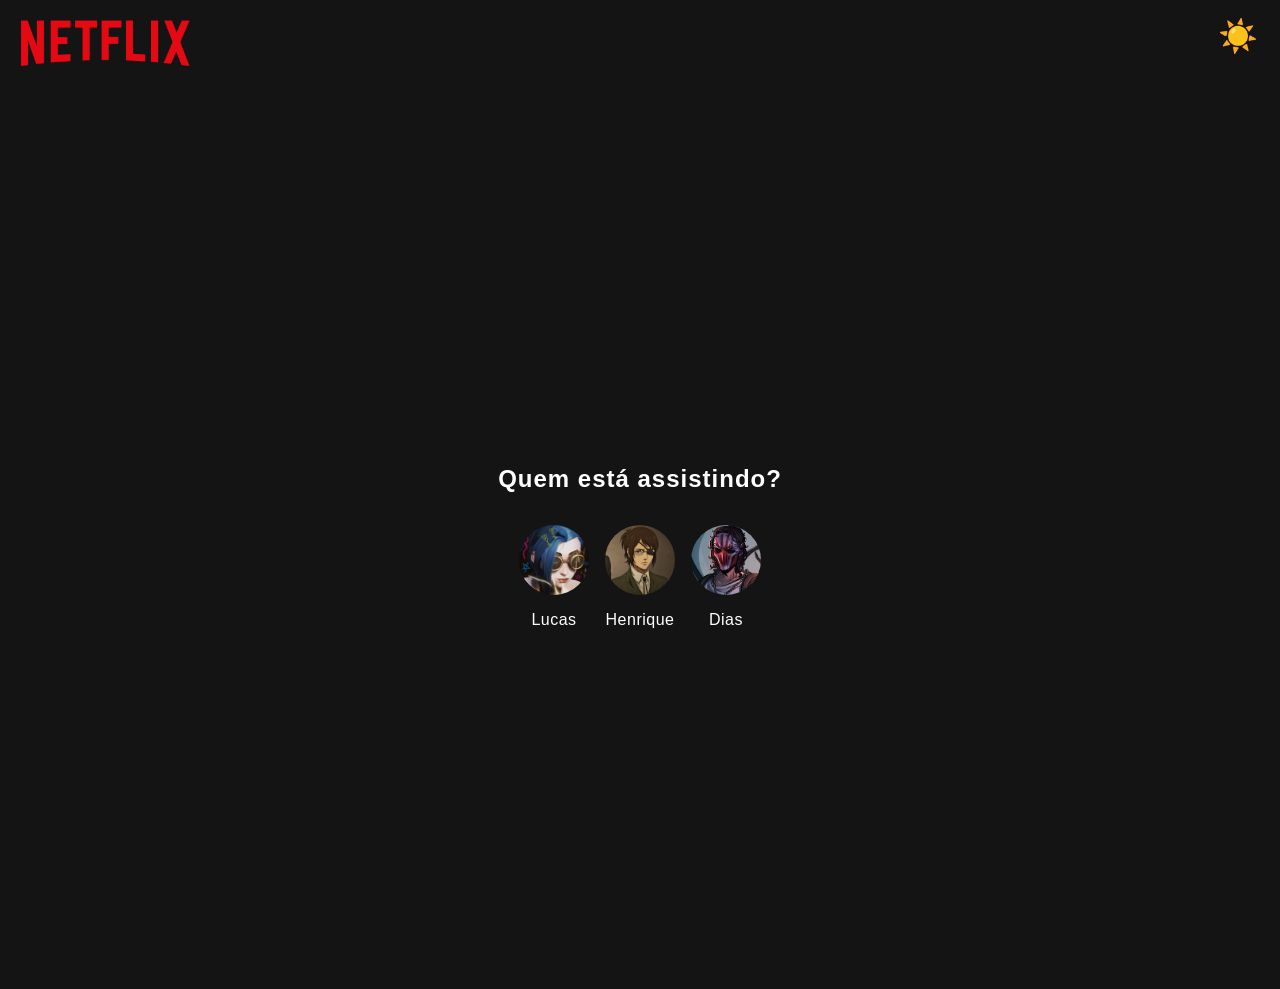
==== index.html @ beee2cbb "add projeto" ====
<!DOCTYPE html>
<html lang="pt-br">

<head>
    <meta charset="UTF-8">
    <meta name="viewport" content="width=device-width, initial-scale=1.0">
    <link rel="stylesheet" href="css/style.css">
    <link rel="stylesheet" href="css/responsive.css">
    <title>Netflix</title>
    <link rel="icon" href="imagens/iconnetflix.webp">
</head>

<body>
    <header>
        <img class="logo" src="imagens/Logonetflix.png" alt="logo do app com o nome Netflix com um vermelho vibrante.">
        <button class="bottom" id="theme-toggle" onclick="toggleTheme()" style="position:absolute;top:1rem;right:1rem;z-index:10;background:none;border:none;font-size:2rem;cursor:pointer" aria-label="Alternar tema"></button>
    </header>

    <main>
        <h1>Quem está assistindo?</h1>

        <section aria-label="perfis disponiveis">
            <nav class="profiles">
                <ul>
                    <li>
                        <a href="catalogo/catalogo.html" class="profile">
                            <figure>
                                <img aria-label="icon_profiles" src="imagens/Jinx.jpg" alt="Perfil 1">
                                <figcaption>Lucas</figcaption>
                            </figure>
                        </a>
                    </li>
                    <li>
                        <a href="catalogo/catalogo.html" class="profile">
                            <figure>
                                <img aria-label="icon_profiles" src="imagens/Hange.jpg" alt="Perfil 2">
                                <figcaption>Henrique</figcaption>
                            </figure>
                        </a>
                    </li>
                    <li>
                        <a href="catalogo/catalogo.html" class="profile">
                            <figure>
                                <img aria-label="icon_profiles" src="imagens/mult_noturno.jpg" alt="Perfil 3">
                                <figcaption>Dias</figcaption>
                            </figure>
                        </a>
                    </li>
                </ul>
            </nav>
        </section>
    </main>
    <script src="theme.js"></script>
</body>
</html>
---- css/style.css ----
body {
    background: #141414;
    color: #fff;
    font-family: 'Segoe UI', Tahoma, Geneva, Verdana, sans-serif;
    margin: 0;
    padding: 0;
    min-height: 100vh; /*it (Garante) the body (ocupe pelo menos) height of the screen.*/
}

header {
    position: sticky;
    top: 0;
    padding: 15px;
}

.logo {
    width: 180px;
    height: auto;
}

.bottom {
    margin-left: auto;
}

main {
    display: flex;
    flex-direction: column;
    align-items: center;
    justify-content: center;
    min-height: 100vh;  /*(garante) minimum height of 100% screen.*/
}

h1 {
    font-size: 2.5rem;
    font-weight: bold; /*set text to (negrito)*/
    margin-bottom: 2rem;
    letter-spacing: 1px;    /*space between letters*/
}

section[aria-label="perfis disponiveis"] {
    width: 100%;
    max-width: 600px;
    display: flex;
    justify-content: center;
}

nav.profiles {
    display: flex;
    gap: 2rem;      /*space between (perfis);*/
}   /*gap - set the space between elements inside container.*/

.profile {
    text-decoration: none;
    color: white;
    transition: transform 0.2s, box-shadow 0.2s;
}

ul {
    list-style: none;
    padding: 0;
    margin: 0;
    display: flex;
    flex-wrap: wrap;    /*it allows the items to move to the next line. */
    justify-content: center;
    gap: 1rem;
}

figure {
    margin: 0;
    display: flex;
    flex-direction: column;
    align-items: center;
}

img[aria-label="icon_profiles"] {
    width: 120px;
    height: 120px;
    border-radius: 100px;
    object-fit: cover;
    margin-bottom: 0.5rem;
    background: #222;
    display: block;
    border: 1p transparent;
}

img[aria-label="icon_profiles"]:hover {
    transform: scale(1.08);
    box-shadow: 0 0 20px 5px #ec0b16;
}

figcaption {
    font-size: 1.1rem;
    font-weight: 500;
    margin-top: 0.5rem;
    letter-spacing: 0.5px;
}

body.light-mode {
    background: #fff;
    color: black
}

.light-mode .profile {
    color: black;
}

.light-mode img {
    background: white;
    border: 1px solid white;
}

.light-mode img:hover {
    border: 1px solid black;
}
---- css/responsive.css ----
/*To screens smaller 600px*/
@media (max-width: 480px){
    main {
        margin-top: 7rem;
        min-height: auto;
    }

    ul {
        gap: 2rem;
        padding: 0 20px;
    }
}

/*To screens smaller 600px*/
@media (max-width: 600px) {
    main {
        margin-top: 0.5rem;
        min-height: auto;
        padding: 2rem 0;
    }

    nav.profiles {
        flex-direction: column;
        align-items: center;
    }

    ul {
        gap: 4rem;
    }
}

/*To screens smaller 900px*/
@media (max-width: 900px) {
    main {
        margin-top: 5rem;
        min-height: auto;
    }

    nav.profiles {
        gap: 1rem;
    }

    h1 {
        font-size: 2rem;
    }
}

/*To screens larger 901px*/
@media (min-width: 901px) {
    main {
        align-content: center;
    }

    nav.profiles {
        flex-direction: row;
        align-items: center;
    }

    img[aria-label="icon_profiles"] {
        width: 70px;
        height: 70px;
    }

    h1 {
        font-size: 1.5rem;
    }

    figcaption {
        font-size: 1rem;
    }
}
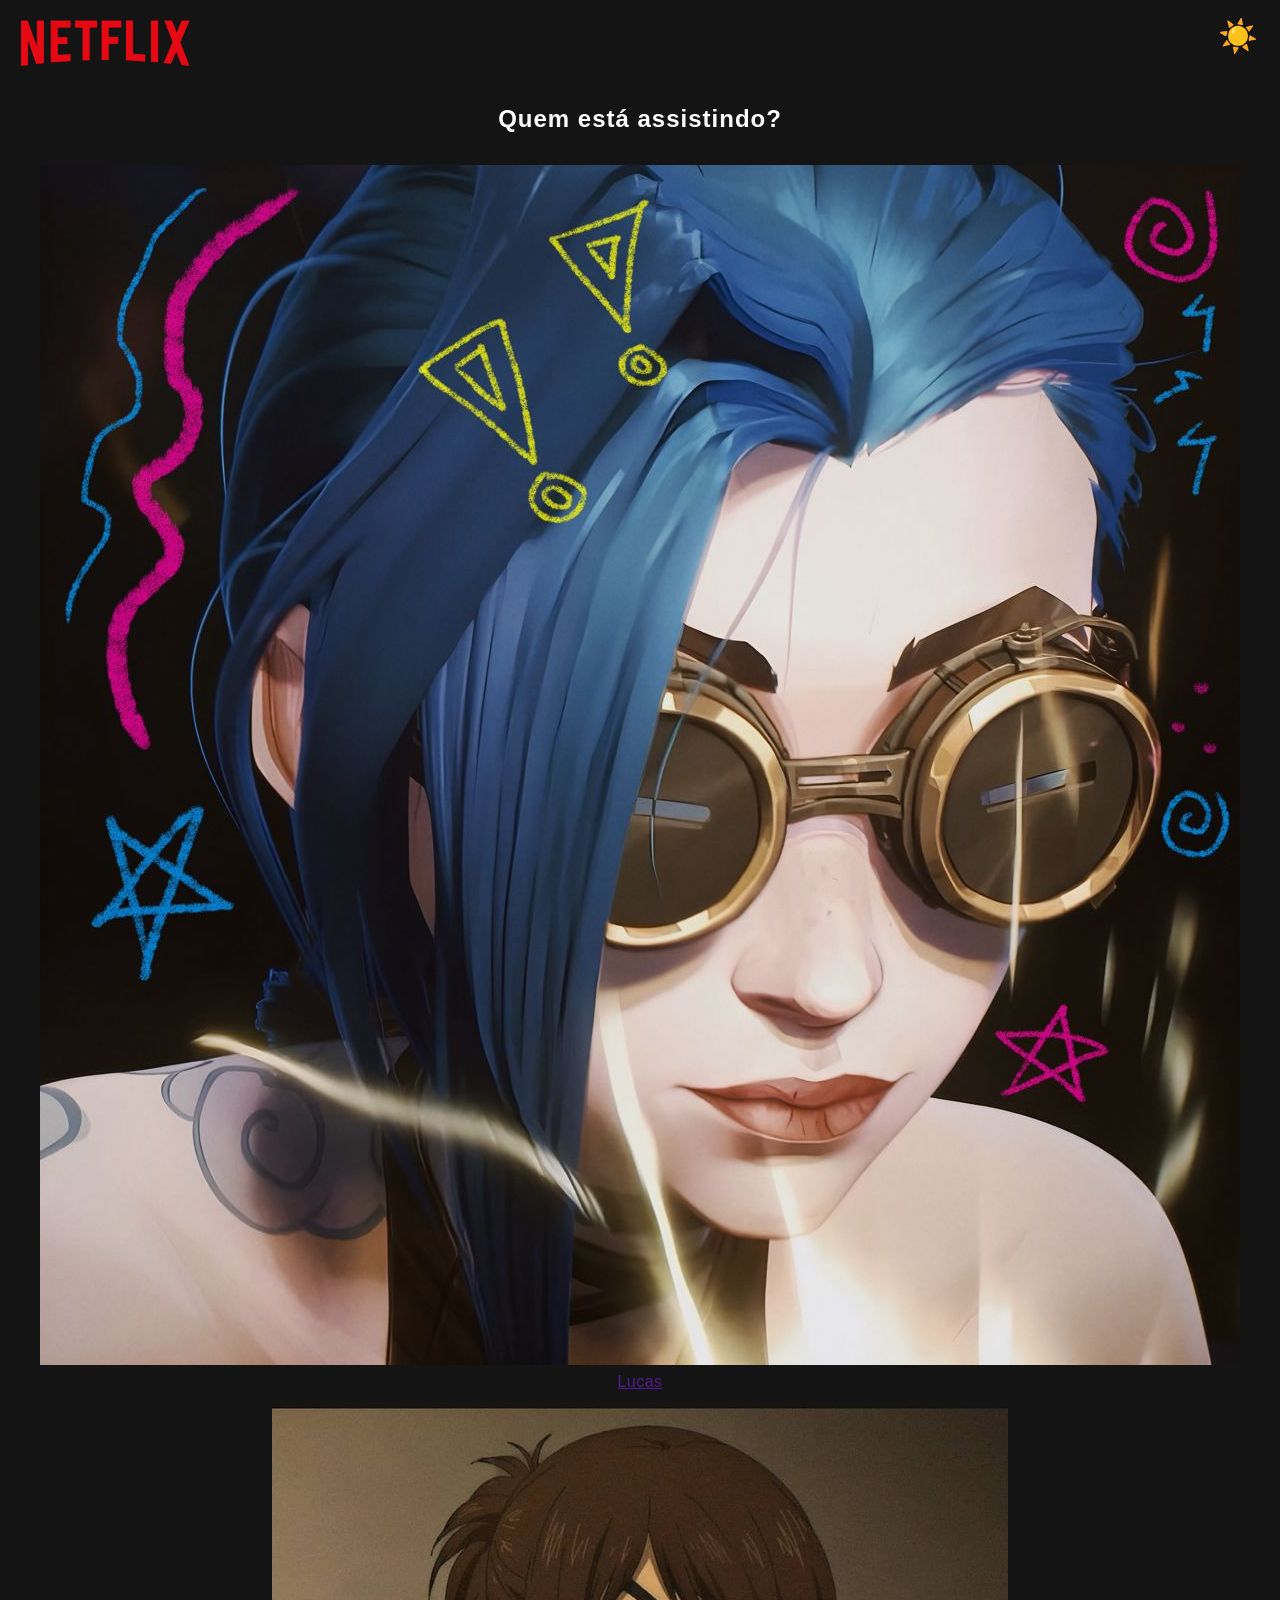
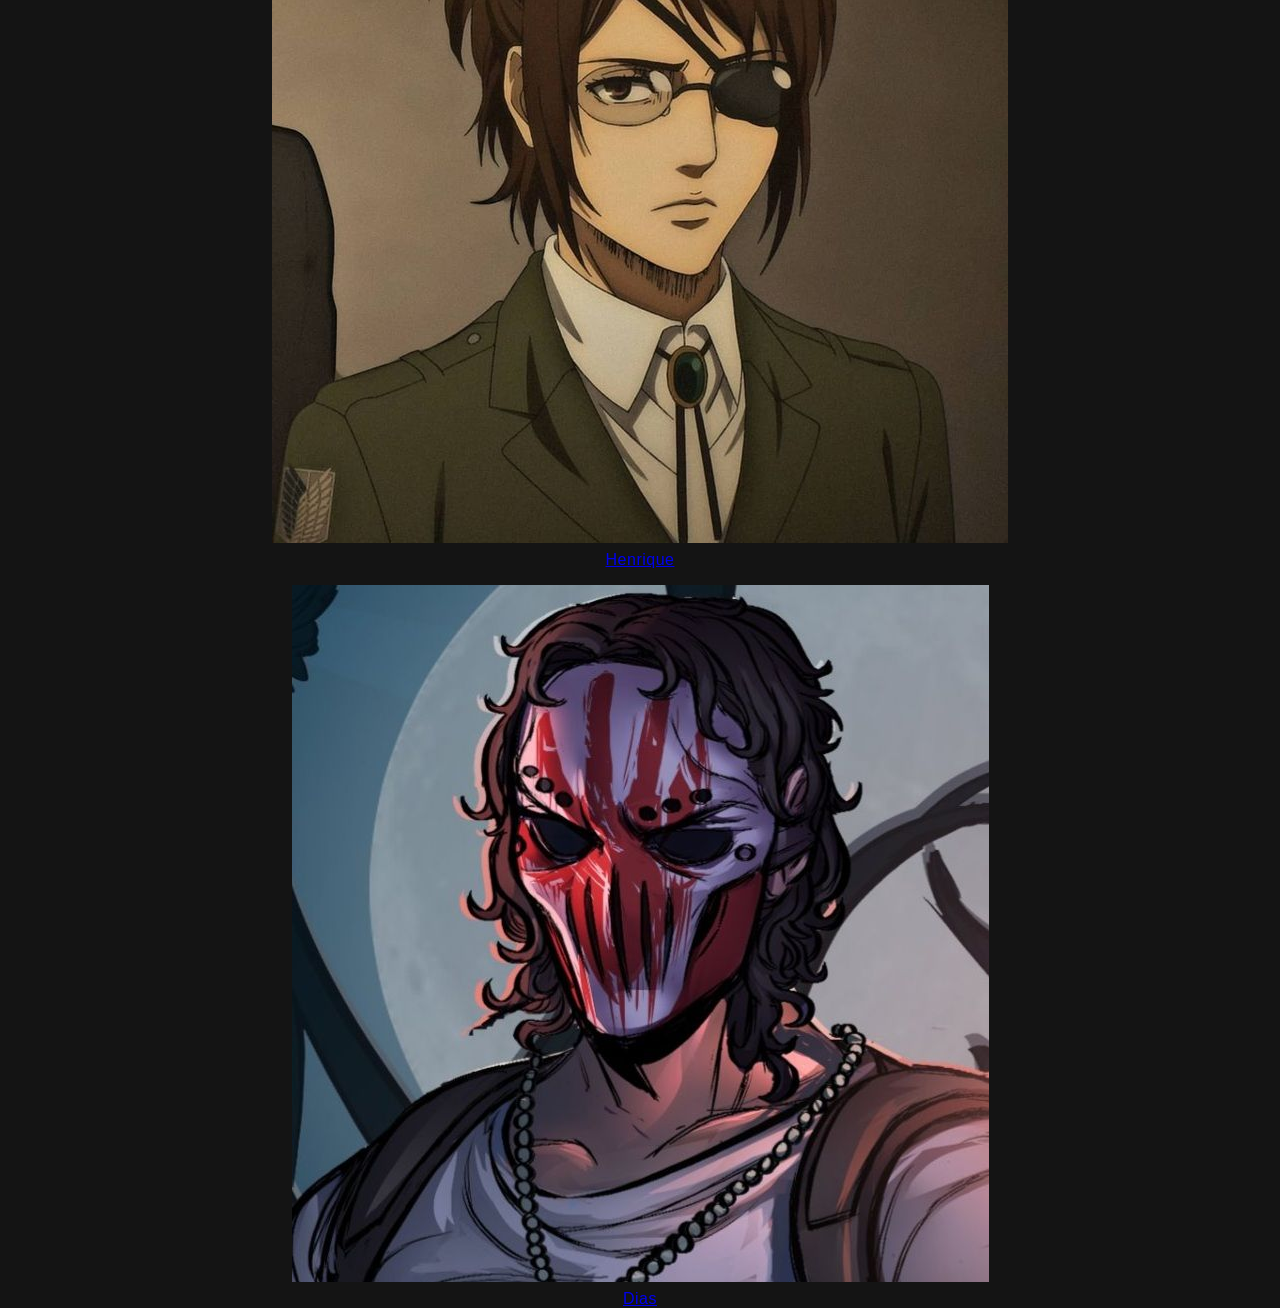
==== commit e096f8df: "Update index.html" ====
--- a/index.html
+++ b/index.html
@@ -1,3 +1,4 @@
+
 <!DOCTYPE html>
 <html lang="pt-br">
 
@@ -13,43 +14,41 @@
 <body>
     <header>
         <img class="logo" src="imagens/Logonetflix.png" alt="logo do app com o nome Netflix com um vermelho vibrante.">
-        <button class="bottom" id="theme-toggle" onclick="toggleTheme()" style="position:absolute;top:1rem;right:1rem;z-index:10;background:none;border:none;font-size:2rem;cursor:pointer" aria-label="Alternar tema"></button>
+        <button id="theme-toggle" onclick="toggleTheme()" style="position:absolute;top:1rem;right:1rem;z-index:10;background:none;border:none;font-size:2rem;cursor:pointer" aria-label="Alternar tema"></button>
     </header>
 
-    <main>
+    <main class="screen_profiles">
         <h1>Quem está assistindo?</h1>
 
-        <section aria-label="perfis disponiveis">
-            <nav class="profiles">
-                <ul>
-                    <li>
-                        <a href="catalogo/catalogo.html" class="profile">
-                            <figure>
-                                <img aria-label="icon_profiles" src="imagens/Jinx.jpg" alt="Perfil 1">
-                                <figcaption>Lucas</figcaption>
-                            </figure>
-                        </a>
-                    </li>
-                    <li>
-                        <a href="catalogo/catalogo.html" class="profile">
-                            <figure>
-                                <img aria-label="icon_profiles" src="imagens/Hange.jpg" alt="Perfil 2">
-                                <figcaption>Henrique</figcaption>
-                            </figure>
-                        </a>
-                    </li>
-                    <li>
-                        <a href="catalogo/catalogo.html" class="profile">
-                            <figure>
-                                <img aria-label="icon_profiles" src="imagens/mult_noturno.jpg" alt="Perfil 3">
-                                <figcaption>Dias</figcaption>
-                            </figure>
-                        </a>
-                    </li>
-                </ul>
-            </nav>
-        </section>
+        <nav>
+            <ul class="profiles_list">
+                <li>
+                    <a href="" class="profiles">
+                        <figure class="format_figure">
+                            <img class="picture" src="imagens/Jinx.jpg" alt="Perfil 1">
+                            <figcaption>Lucas</figcaption>
+                        </figure>
+                    </a>
+                </li>
+                <li>
+                    <a href="catalogo/catalogo.html" class="profiles">
+                        <figure class="format_figure">
+                            <img class="picture" src="imagens/Hange.jpg" alt="Perfil 2">
+                            <figcaption>Henrique</figcaption>
+                        </figure>
+                    </a>
+                </li>
+                <li>
+                    <a href="catalogo/catalogo.html" class="profiles">
+                        <figure class="format_figure">
+                            <img class="picture" src="imagens/mult_noturno.jpg" alt="Perfil 3">
+                            <figcaption>Dias</figcaption>
+                        </figure>
+                    </a>
+                </li>
+            </ul>
+        </nav>
     </main>
     <script src="theme.js"></script>
 </body>
-</html>+</html>
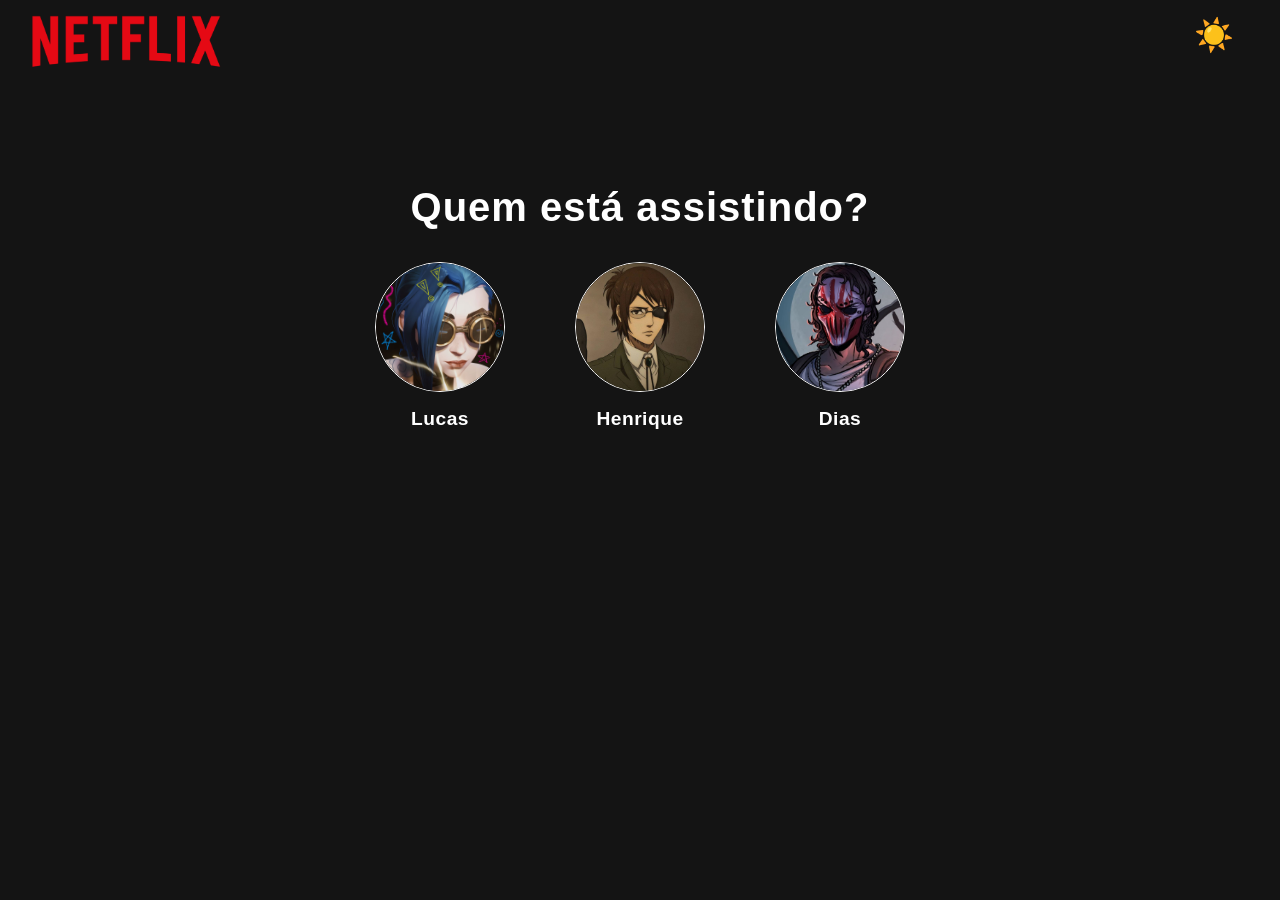
==== commit 1bfb2800: "tela inicial s/ responsive feito" ====
--- a/index.html
+++ b/index.html
@@ -23,7 +23,7 @@
         <nav>
             <ul class="profiles_list">
                 <li>
-                    <a href="" class="profiles">
+                    <a href="catalogo/catalogo.html" class="profiles">
                         <figure class="format_figure">
                             <img class="picture" src="imagens/Jinx.jpg" alt="Perfil 1">
                             <figcaption>Lucas</figcaption>
--- a/css/style.css
+++ b/css/style.css
@@ -1,114 +1,120 @@
-body {
-    background: #141414;
-    color: #fff;
+:root{
+    --cor_fundo: #141414;
+    --red_netflix: #ec0b16;
+}
+
+* {
     font-family: 'Segoe UI', Tahoma, Geneva, Verdana, sans-serif;
+    font-weight: bold;
     margin: 0;
     padding: 0;
-    min-height: 100vh; /*it (Garante) the body (ocupe pelo menos) height of the screen.*/
+    box-sizing: border-box;
+}
+
+body {
+    background-color: var(--cor_fundo);
+    color: white;
+    min-height: 100vh;
 }
 
 header {
+    background-color: var(--cor_fundo);
+    padding: 10px 2%;
     position: sticky;
     top: 0;
-    padding: 15px;
 }
-
+ 
 .logo {
-    width: 180px;
+    width: 200px;
     height: auto;
 }
 
-.bottom {
-    margin-left: auto;
+/*id do botão troca de tema.*/
+#theme-toggle {
+    width: 100px;
+    height: auto;
 }
 
-main {
+/*container da main*/
+.screen_profiles {
+    padding: 100px;
     display: flex;
-    flex-direction: column;
+    flex-flow: column wrap;
     align-items: center;
     justify-content: center;
-    min-height: 100vh;  /*(garante) minimum height of 100% screen.*/
+}
+
+/*container list não ordernada*/
+.profiles_list {
+    list-style: none;   /*tira bolinhas da lista*/
+    display: flex;
+    padding: 0;
+    margin: 0;
+    gap: 70px;
+    flex-wrap: row wrap;
+}
+
+/* classe de "a" */
+.profiles {
+    text-decoration: none;
+    color: white;
 }
 
 h1 {
     font-size: 2.5rem;
-    font-weight: bold; /*set text to (negrito)*/
     margin-bottom: 2rem;
-    letter-spacing: 1px;    /*space between letters*/
+    letter-spacing: 1px;
 }
 
-section[aria-label="perfis disponiveis"] {
-    width: 100%;
-    max-width: 600px;
-    display: flex;
-    justify-content: center;
-}
-
-nav.profiles {
-    display: flex;
-    gap: 2rem;      /*space between (perfis);*/
-}   /*gap - set the space between elements inside container.*/
-
-.profile {
-    text-decoration: none;
-    color: white;
-    transition: transform 0.2s, box-shadow 0.2s;
-}
-
-ul {
-    list-style: none;
-    padding: 0;
-    margin: 0;
-    display: flex;
-    flex-wrap: wrap;    /*it allows the items to move to the next line. */
-    justify-content: center;
-    gap: 1rem;
-}
-
-figure {
+.format_figure {
     margin: 0;
     display: flex;
     flex-direction: column;
     align-items: center;
 }
 
-img[aria-label="icon_profiles"] {
-    width: 120px;
-    height: 120px;
-    border-radius: 100px;
-    object-fit: cover;
-    margin-bottom: 0.5rem;
-    background: #222;
-    display: block;
-    border: 1p transparent;
-}
-
-img[aria-label="icon_profiles"]:hover {
-    transform: scale(1.08);
-    box-shadow: 0 0 20px 5px #ec0b16;
-}
-
 figcaption {
-    font-size: 1.1rem;
-    font-weight: 500;
-    margin-top: 0.5rem;
+    font-size: 1.2rem;
     letter-spacing: 0.5px;
 }
 
-body.light-mode {
-    background: #fff;
-    color: black
+.picture {
+    width: 130px;
+    height: 130px;
+    border-radius: 100px;
+    margin-bottom: 1rem;
+    object-fit: cover;
+    border: 1px solid white;
+    display: block;
 }
 
-.light-mode .profile {
+.picture:hover {
+    transform: scale(1.08);
+    box-shadow: 0 0 20px 5px var(--red_netflix);
+}
+
+
+/*----- Botão Modo Claro/Escuro --------*/
+
+body.light-mode {
+    background: white;
     color: black;
 }
 
-.light-mode img {
-    background: white;
-    border: 1px solid white;
+body.light-mode .profiles {
+    color: black;
 }
 
-.light-mode img:hover {
+body.light-mode header {
+    background-color: white;
+}
+
+body.light-mode .picture {
+    background: white;
     border: 1px solid black;
-}+}
+
+body.light-mode .picture:hover {
+    border: 1px solid transparent;
+    box-shadow: 0 0 20px 8px black;
+}
--- a/css/responsive.css
+++ b/css/responsive.css
@@ -1,5 +1,6 @@
 
-/*To screens smaller 600px*/
+
+/*To screens smaller 600px/
 @media (max-width: 480px){
     main {
         margin-top: 7rem;
@@ -12,7 +13,7 @@
     }
 }
 
-/*To screens smaller 600px*/
+/*To screens smaller 600px/
 @media (max-width: 600px) {
     main {
         margin-top: 0.5rem;
@@ -30,7 +31,7 @@
     }
 }
 
-/*To screens smaller 900px*/
+/*To screens smaller 900px/
 @media (max-width: 900px) {
     main {
         margin-top: 5rem;
@@ -46,7 +47,7 @@
     }
 }
 
-/*To screens larger 901px*/
+/*To screens larger 901px/
 @media (min-width: 901px) {
     main {
         align-content: center;
@@ -69,4 +70,3 @@
     figcaption {
         font-size: 1rem;
     }
-}
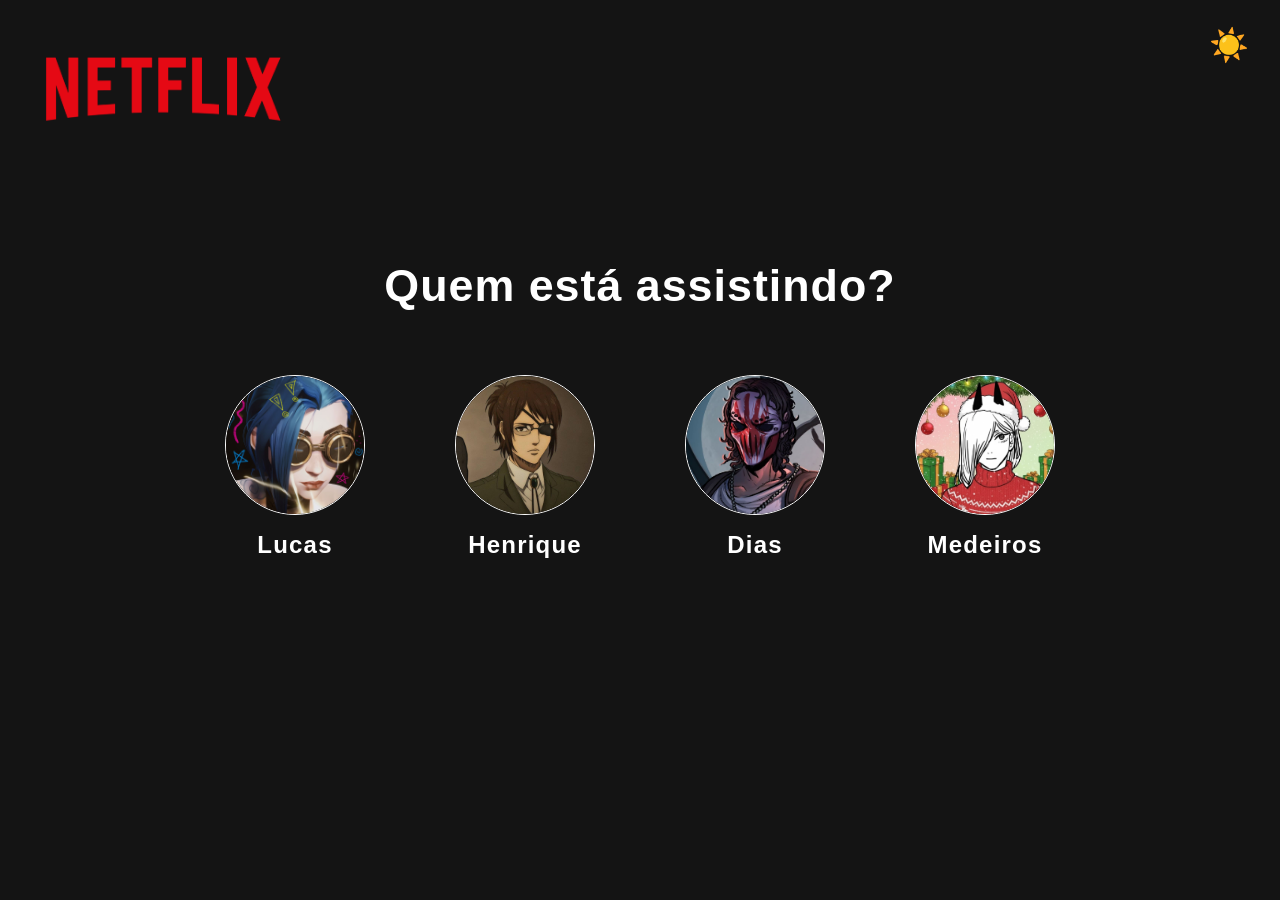
==== commit ef7375f1: "responsividade tela inicial feita" ====
--- a/index.html
+++ b/index.html
@@ -5,8 +5,8 @@
 <head>
     <meta charset="UTF-8">
     <meta name="viewport" content="width=device-width, initial-scale=1.0">
-    <link rel="stylesheet" href="css/style.css">
-    <link rel="stylesheet" href="css/responsive.css">
+    <link rel="stylesheet" href="styles/style.css">
+    <link rel="stylesheet" href="styles/responsive.css">
     <title>Netflix</title>
     <link rel="icon" href="imagens/iconnetflix.webp">
 </head>
@@ -46,9 +46,18 @@
                         </figure>
                     </a>
                 </li>
+                <li>
+                    <a href="catalogo/catalogo.html" class="profiles">
+                        <figure class="format_figure">
+                            <img class="picture" src="imagens/powerNatal.jpg" alt="Perfil 4">
+                            <figcaption>Medeiros</figcaption>
+                        </figure>
+                    </a>
+                </li>
             </ul>
         </nav>
     </main>
-    <script src="theme.js"></script>
+    <script src="js/index.js"></script>
+    <script src="js/theme.js"></script>
 </body>
 </html>
--- a/styles/style.css
+++ b/styles/style.css
@@ -0,0 +1,122 @@
+:root{
+    --cor_fundo: #141414;
+    --red_netflix: #ec0b16;
+}
+
+* {
+    font-family: 'Segoe UI', Tahoma, Geneva, Verdana, sans-serif;
+    font-weight: bold;
+    margin: 0;
+    padding: 0;
+    box-sizing: border-box;
+}
+
+body {
+    background-color: var(--cor_fundo);
+    color: white;
+    min-height: 100vh;
+}
+
+header {
+    background-color: var(--cor_fundo);
+    padding: 30px 2%;
+    position: sticky;
+    top: 0;
+}
+ 
+.logo {
+    width: 200px;
+    height: auto;
+}
+
+/*id do botão troca de tema.*/
+#theme-toggle {
+    width: 50px;
+    height: auto;
+    margin: 10px;
+}
+
+/*container da main*/
+.screen_profiles {
+    padding: 100px;
+    display: flex;
+    flex-flow: column wrap;
+    align-items: center;
+    justify-content: center;
+}
+
+/*container list não ordernada*/
+.profiles_list {
+    list-style: none;   /*tira bolinhas da lista*/
+    display: flex;
+    padding: 0;
+    margin: 0;
+    gap: 70px;
+    flex-wrap: row wrap;
+}
+
+/* classe de "a" */
+.profiles {
+    text-decoration: none;
+    color: white;
+}
+
+h1 {
+    font-size: 2.5rem;
+    margin-bottom: 2rem;
+    letter-spacing: 1px;
+}
+
+.format_figure {
+    margin: 0;
+    display: flex;
+    flex-direction: column;
+    align-items: center;
+}
+
+figcaption {
+    font-size: 1.2rem;
+    letter-spacing: 0.5px;
+}
+
+.picture {
+    width: 130px;
+    height: 130px;
+    border-radius: 100px;
+    margin-bottom: 1rem;
+    object-fit: cover;
+    border: 1px solid white;
+    display: block;
+}
+
+.picture:hover {
+    transform: scale(1.08);
+    box-shadow: 0 0 20px 5px var(--red_netflix);
+}
+
+
+
+/*----- Botão Modo Claro/Escuro --------*/
+
+body.light-mode {
+    background: white;
+    color: black;
+}
+
+body.light-mode .profiles {
+    color: black;
+}
+
+body.light-mode header {
+    background-color: white;
+}
+
+body.light-mode .picture {
+    background: white;
+    border: 1px solid black;
+}
+
+body.light-mode .picture:hover {
+    border: 1px solid transparent;
+    box-shadow: 0 0 20px 8px black;
+}
--- a/styles/responsive.css
+++ b/styles/responsive.css
@@ -0,0 +1,157 @@
+
+/* telas menores de 480px */
+@media (max-width: 480px){
+    header {
+        padding: 20px 5%;
+    }
+
+    .logo {
+        width: 150px;
+        height: auto;
+    }
+
+    .screen_profiles {
+        padding: 50px;
+    }
+
+    .profiles_list {
+        display: flex;
+        flex-flow: row wrap;
+        align-items: center;
+        justify-content: center;
+        gap: 50px;
+    }
+
+    h1 {
+        font-size: 1.6rem;
+        text-align: center;
+    }
+
+    figcaption {
+        font-size: 1rem;
+    }
+
+    .picture {
+        width: 80px;
+        height: 80px;
+    }
+}
+
+/* telas de 481px até 768px */
+@media (min-width: 481px) and (max-width: 768px){
+    header {
+        padding: 30px 4%;
+    }
+
+    .logo {
+        width: 180px;
+        height: auto;
+    }
+
+    .screen_profiles {
+        padding: 60px;
+    }
+
+    .profiles_list {
+        display: flex;
+        flex-flow: row wrap;
+        align-items: center;
+        justify-content: center;
+        gap: 70px;
+    }
+
+    h1 {
+        font-size: 2.4rem;
+        margin-bottom: 3rem;
+        align-items: center;
+
+    }
+
+    figcaption {
+        font-size: 1.1rem;
+        letter-spacing: 0.8px;
+    }
+
+    .picture {
+        width: 100px;
+        height: 100px;
+    }
+}
+
+/* telas de 769px até 1024px */
+@media (min-width: 769px) and (max-width: 1024px){
+    header {
+        padding: 40px 3.5%;
+    }
+
+    .logo {
+        width: 210px;
+        height: auto;
+    }
+
+    .screen_profiles {
+        padding: 70px;
+    }
+
+    .profiles_list {
+        display: flex;
+        flex-flow: row wrap;
+        align-items: center;
+        justify-content: center;
+        gap: 80px;
+    }
+
+    h1 {
+        font-size: 2.3rem;
+        margin-bottom: 3.8rem;
+    }
+
+    .picture {
+        width: 120px;
+        height: 120px;
+    }
+
+    figcaption {
+        font-size: 1.3rem;
+        letter-spacing: 1px;
+    }
+}
+
+/* telas maiores de 1025px */
+@media (min-width: 1025px){
+    header {
+        padding: 50px 3%;
+    }
+
+    .logo {
+        width: 250px;
+        height: auto;
+    }
+
+    .screen_profiles {
+        padding: 80px;
+    }
+
+    .profiles_list {
+        display: flex;
+        flex-flow: row wrap;
+        align-items: center;
+        justify-content: center;
+        gap: 90px;
+    }
+
+    h1 {
+        font-size: 2.8rem;
+        margin-bottom: 4rem;
+    }
+
+    .picture {
+        width: 140px;
+        height: 140px;
+    }
+
+    figcaption {
+        font-size: 1.5rem;
+        letter-spacing: 1.2px;
+    }
+}
